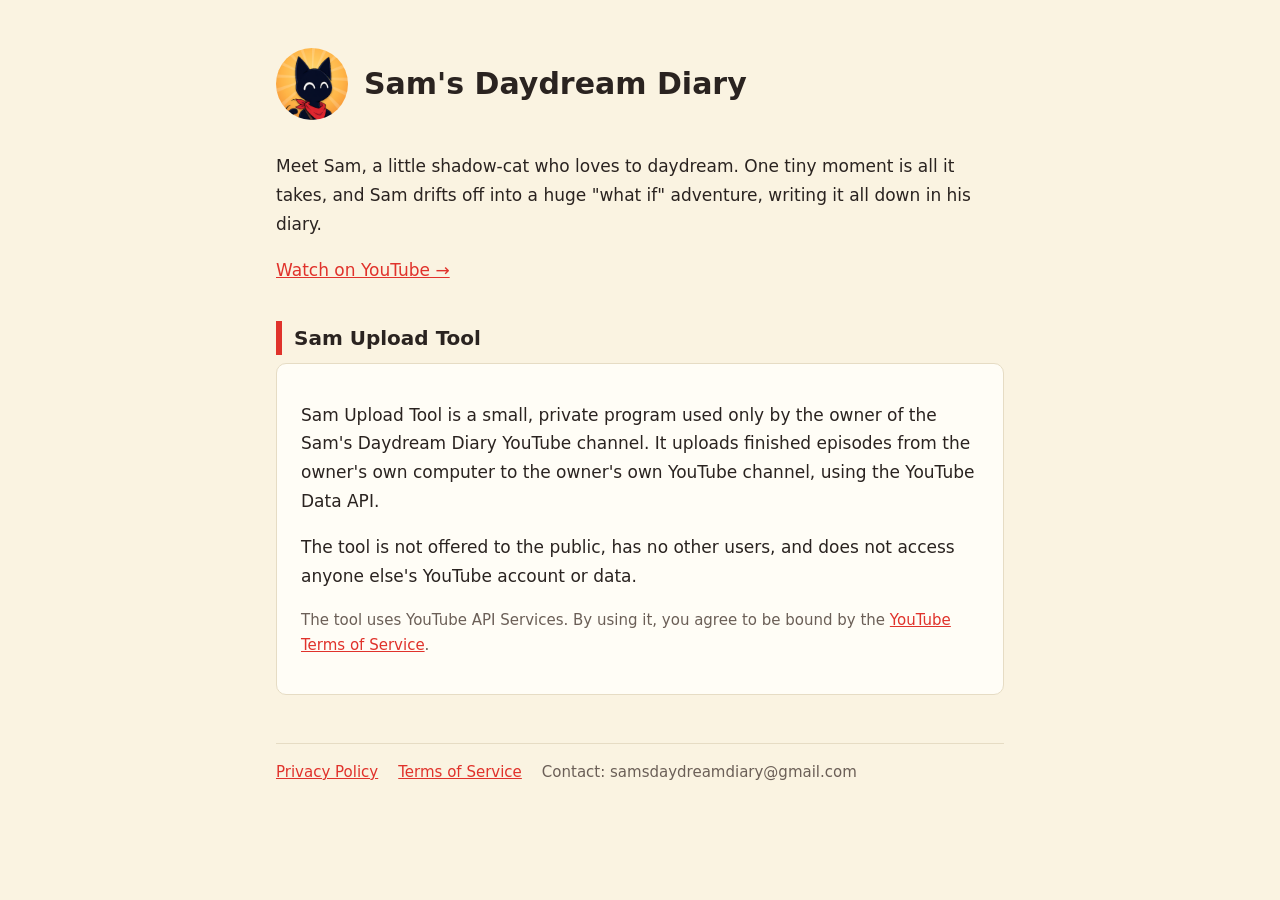
==== index.html @ ae5e692b "Add files via upload" ====
<!doctype html>
<html lang="en">
<head>
  <meta charset="utf-8">
  <meta name="viewport" content="width=device-width, initial-scale=1">
  <title>Sam's Daydream Diary</title>
  <link rel="stylesheet" href="style.css">
  <link rel="icon" href="icon.png">
</head>
<body>
<main>
  <header>
    <img src="icon.png" alt="Sam">
    <h1>Sam's Daydream Diary</h1>
  </header>

  <p>Meet Sam, a little shadow-cat who loves to daydream. One tiny moment is all it takes, and Sam drifts off into a huge "what if" adventure, writing it all down in his diary.</p>
  <p><a href="https://www.youtube.com/@SamsDaydreamDiary">Watch on YouTube →</a></p>

  <h2>Sam Upload Tool</h2>
  <div class="card">
    <p>Sam Upload Tool is a small, private program used only by the owner of the Sam's Daydream Diary YouTube channel. It uploads finished episodes from the owner's own computer to the owner's own YouTube channel, using the YouTube Data API.</p>
    <p>The tool is not offered to the public, has no other users, and does not access anyone else's YouTube account or data.</p>
    <p class="muted">The tool uses YouTube API Services. By using it, you agree to be bound by the <a href="https://www.youtube.com/t/terms">YouTube Terms of Service</a>.</p>
  </div>

  <nav>
    <a href="privacy.html">Privacy Policy</a>
    <a href="terms.html">Terms of Service</a>
    <span class="muted">Contact: samsdaydreamdiary@gmail.com</span>
  </nav>
</main>
</body>
</html>
---- style.css ----
:root {
  --bg: #faf3e1;
  --ink: #2a2320;
  --muted: #6b5f57;
  --red: #e0322b;
  --card: #fffdf6;
  --line: #e6dcc4;
}
@media (prefers-color-scheme: dark) {
  :root {
    --bg: #17151d;
    --ink: #f1ece2;
    --muted: #b3a99c;
    --card: #211e29;
    --line: #36313f;
  }
}
* { box-sizing: border-box; }
body {
  margin: 0;
  background: var(--bg);
  color: var(--ink);
  font: 17px/1.7 system-ui, -apple-system, "Segoe UI", sans-serif;
}
main { max-width: 760px; margin: 0 auto; padding: 48px 16px 64px; }
header { display: flex; align-items: center; gap: 16px; margin-bottom: 32px; }
header img { width: 72px; height: 72px; border-radius: 50%; }
header a { color: inherit; text-decoration: none; }
h1 { font-size: 30px; line-height: 1.2; margin: 0; }
h2 { font-size: 20px; margin: 36px 0 8px; border-left: 6px solid var(--red); padding-left: 12px; }
p, li { color: var(--ink); }
.muted { color: var(--muted); font-size: 15px; }
.card { background: var(--card); border: 1px solid var(--line); border-radius: 10px; padding: 20px 24px; }
a { color: var(--red); }
nav { margin-top: 48px; padding-top: 16px; border-top: 1px solid var(--line); font-size: 15px; display: flex; gap: 20px; flex-wrap: wrap; }
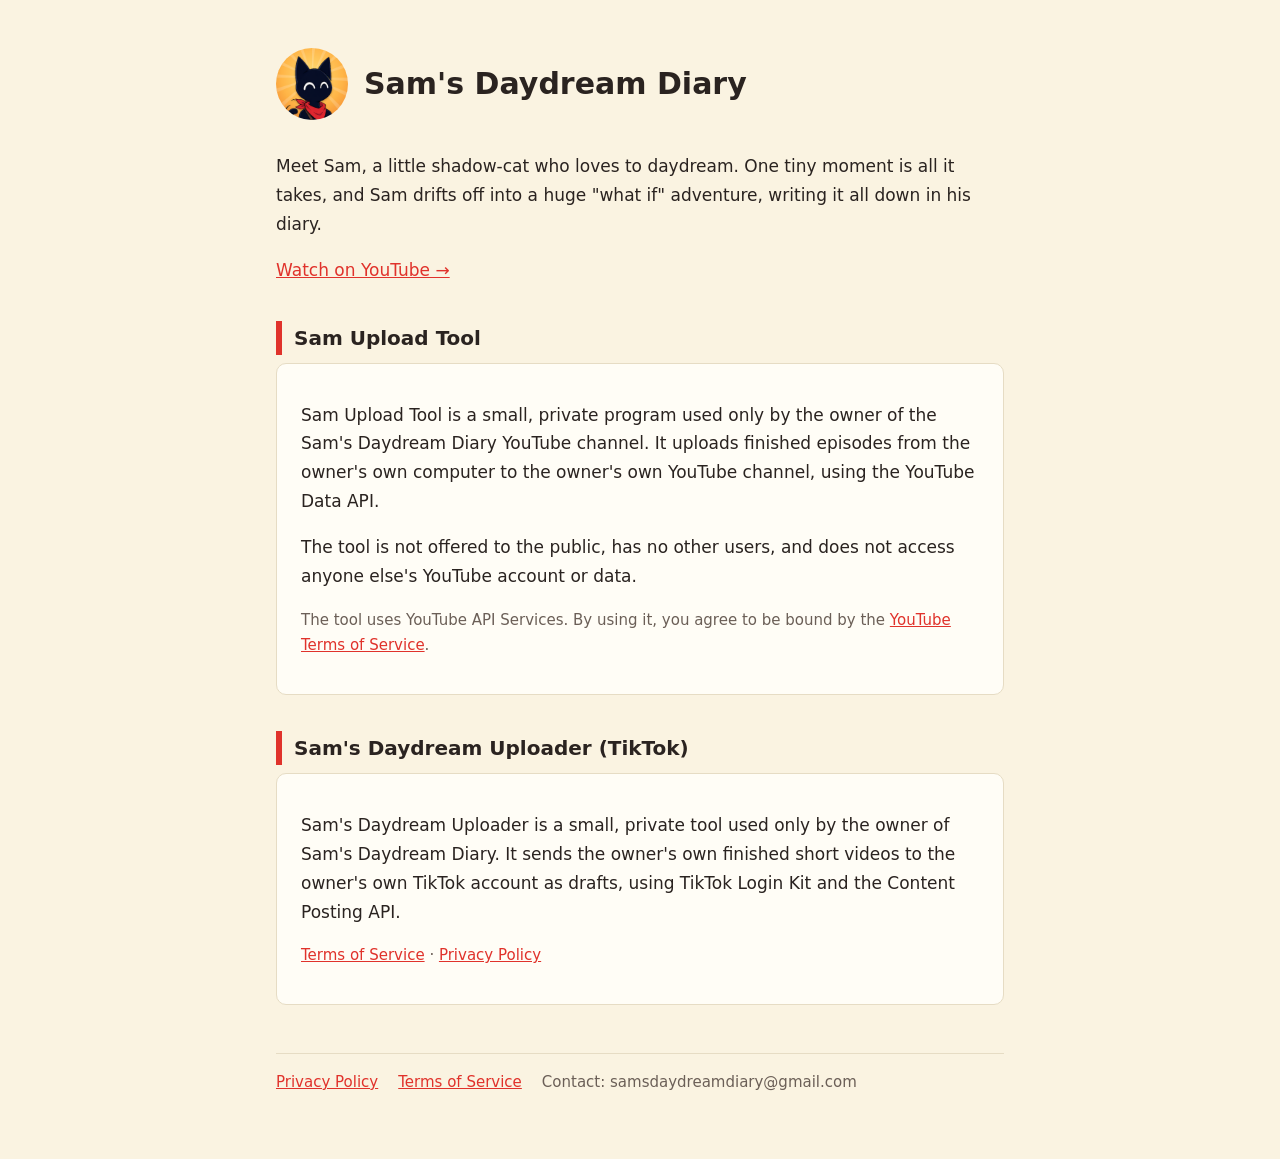
==== commit 40369313: "Add TikTok uploader terms and privacy pages" ====
--- a/index.html
+++ b/index.html
@@ -24,6 +24,12 @@
     <p class="muted">The tool uses YouTube API Services. By using it, you agree to be bound by the <a href="https://www.youtube.com/t/terms">YouTube Terms of Service</a>.</p>
   </div>
 
+  <h2>Sam's Daydream Uploader (TikTok)</h2>
+  <div class="card">
+    <p>Sam's Daydream Uploader is a small, private tool used only by the owner of Sam's Daydream Diary. It sends the owner's own finished short videos to the owner's own TikTok account as drafts, using TikTok Login Kit and the Content Posting API.</p>
+    <p class="muted"><a href="tiktok-terms.html">Terms of Service</a> · <a href="tiktok-privacy.html">Privacy Policy</a></p>
+  </div>
+
   <nav>
     <a href="privacy.html">Privacy Policy</a>
     <a href="terms.html">Terms of Service</a>
